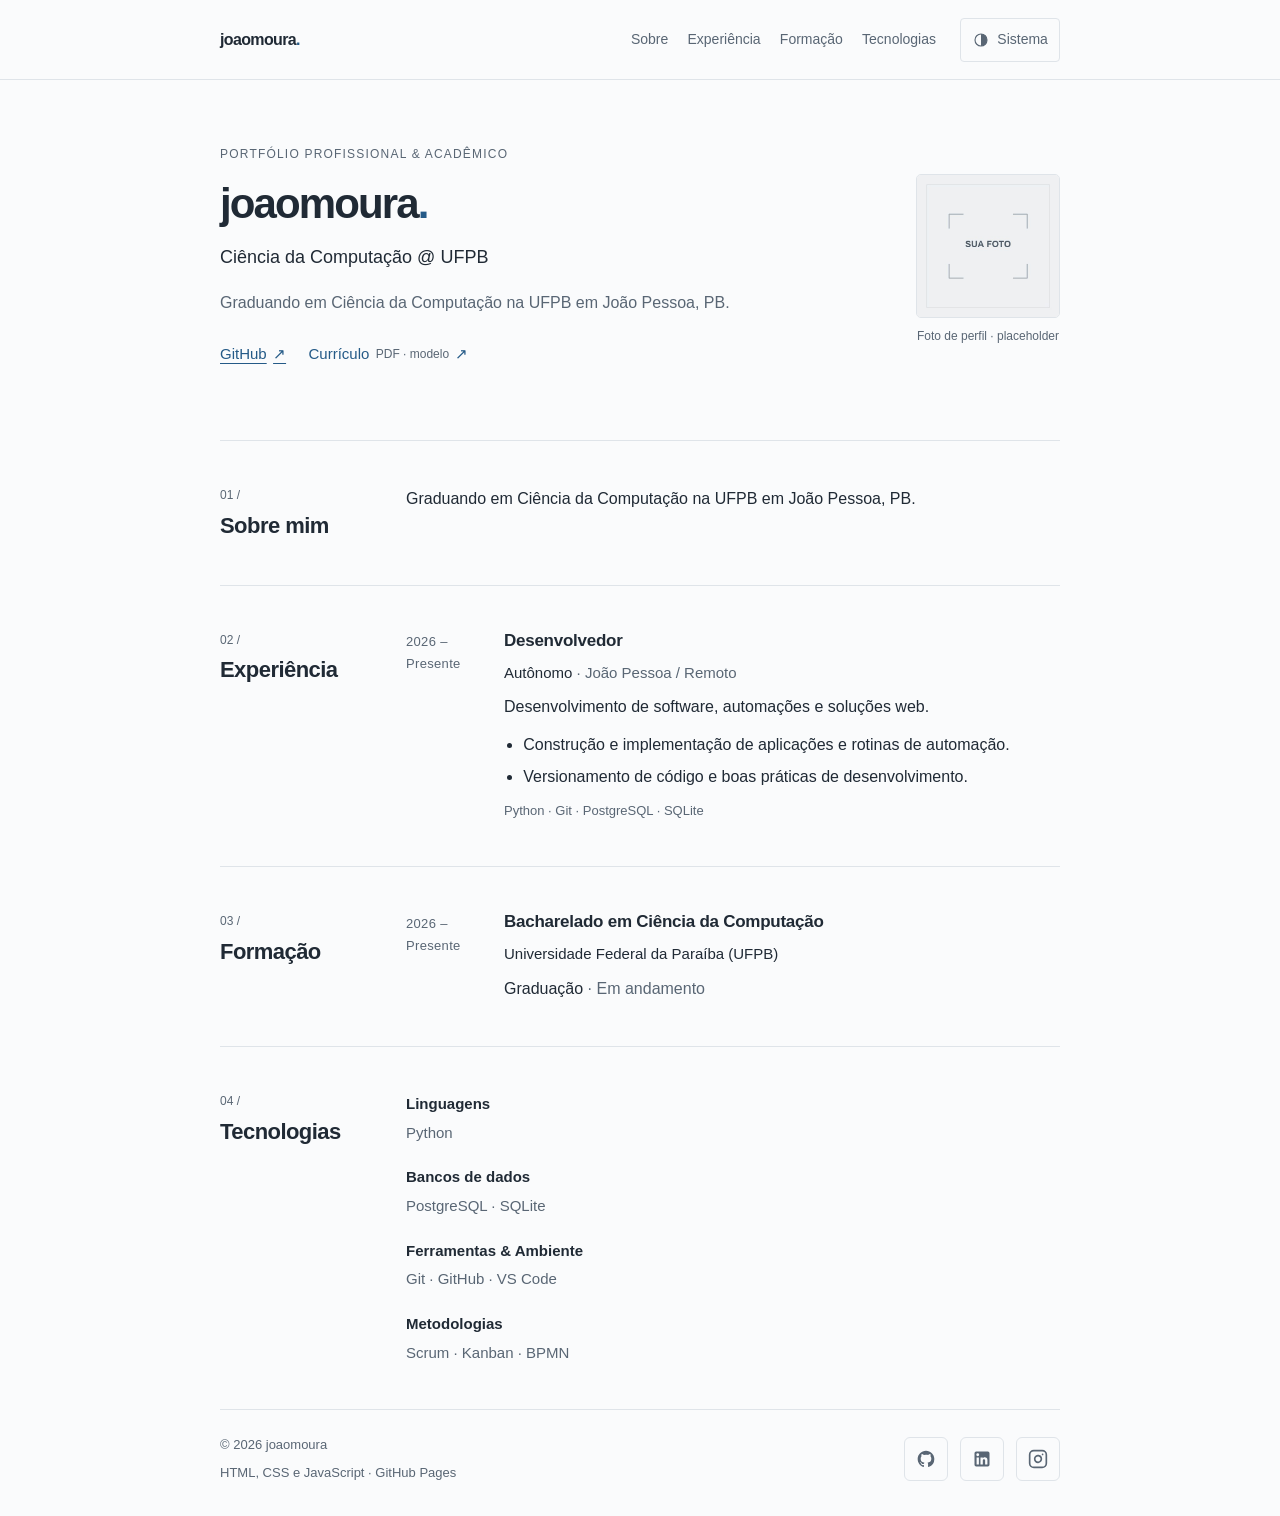
==== index.html @ 15c75a8f "Move social contacts to footer with icons (GitHub, LinkedIn, Instagram)" ====
<!doctype html>
<html lang="pt-BR">
<head>
  <meta charset="utf-8">
  <meta name="viewport" content="width=device-width, initial-scale=1">
  <!-- ALTERE AQUI: título, descrição e URL pública antes de publicar. -->
  <title>joaomoura — Ciência da Computação @ UFPB</title>
  <meta name="description" content="joaomoura — Graduando em Ciência da Computação na UFPB em João Pessoa, PB.">
  <meta name="author" content="joaomoura">
  <meta name="color-scheme" content="light dark">
  <meta name="theme-color" content="#fafbfc">
  <link rel="canonical" href="https://joaomoura07.github.io/">
  <meta property="og:locale" content="pt_BR">
  <meta property="og:title" content="joaomoura — Ciência da Computação @ UFPB">
  <meta property="og:description" content="Graduando em Ciência da Computação na UFPB em João Pessoa, PB.">
  <meta property="og:type" content="website">
  <meta property="og:url" content="https://joaomoura07.github.io/">
  <meta property="og:image" content="https://joaomoura07.github.io/assets/images/social-preview.png">
  <meta property="og:image:width" content="1200">
  <meta property="og:image:height" content="630">
  <meta property="og:image:alt" content="joaomoura — Portfólio pessoal">
  <meta name="twitter:card" content="summary_large_image">
  <meta name="twitter:title" content="joaomoura — Ciência da Computação @ UFPB">
  <meta name="twitter:description" content="Graduando em Ciência da Computação na UFPB em João Pessoa, PB.">
  <meta name="twitter:image" content="https://joaomoura07.github.io/assets/images/social-preview.png">
  <meta name="twitter:image:alt" content="joaomoura — Portfólio profissional e acadêmico. Modelo para personalizar.">
  <link rel="icon" href="assets/favicon/favicon.ico" sizes="any">
  <link rel="icon" href="assets/favicon/favicon.svg" type="image/svg+xml">
  <link rel="icon" href="assets/favicon/favicon-32x32.png" type="image/png" sizes="32x32">
  <link rel="apple-touch-icon" href="assets/favicon/apple-touch-icon.png" sizes="180x180">
  <!-- O script aplica a preferência de tema antes do CSS, evitando flash. -->
  <script src="script.js"></script>
  <link rel="stylesheet" href="style.css">
</head>
<body>
  <a class="skip-link" href="#conteudo">Pular para o conteúdo</a>
  <header class="site-header">
    <nav class="navigation container" aria-label="Navegação principal">
      <a class="wordmark" href="#inicio" aria-label="joaomoura — início">joaomoura<span aria-hidden="true">.</span></a>
      <ul class="nav-links">
        <li><a href="#sobre">Sobre</a></li>
        <li><a href="#experiencia">Experiência</a></li>
        <li><a href="#formacao">Formação</a></li>
        <li><a href="#tecnologias">Tecnologias</a></li>
      </ul>
      <button class="theme-toggle" type="button" hidden aria-label="Tema: sistema. Ativar tema claro.">
        <svg aria-hidden="true" width="18" height="18" viewBox="0 0 24 24" fill="none" stroke="currentColor" stroke-width="1.5"><circle cx="12" cy="12" r="8"/><path d="M12 4a8 8 0 0 1 0 16Z" fill="currentColor" stroke="none"/></svg>
        <span data-theme-label>Sistema</span>
      </button>
    </nav>
  </header>

  <main id="conteudo" class="container" tabindex="-1">
    <!-- ALTERE AQUI: nome, título, resumo, foto e links pessoais. -->
    <section id="inicio" class="intro" aria-labelledby="nome">
      <div class="intro-copy">
        <p class="eyebrow">Portfólio profissional &amp; acadêmico</p>
        <h1 id="nome">joaomoura<span class="name-dot" aria-hidden="true">.</span></h1>
        <p class="professional-title">Ciência da Computação @ UFPB</p>
        <p class="intro-description">Graduando em Ciência da Computação na UFPB em João Pessoa, PB.</p>
        <nav class="social-links" aria-label="Links profissionais">
          <a href="https://github.com/Joaomoura07" target="_blank" rel="noopener noreferrer">GitHub <span aria-hidden="true">↗</span></a>
          <!-- LINKS: substitua os valores e remova o comentário apenas dos links configurados.
          <a href="LINKEDIN_URL" target="_blank" rel="noopener noreferrer">LinkedIn <span aria-hidden="true">↗</span></a>
          <a href="mailto:SEU_EMAIL">Email <span aria-hidden="true">↗</span></a>
          -->
          <a class="cv-link" href="files/curriculo.pdf" target="_blank" rel="noopener noreferrer">Currículo <span class="file-label">PDF · modelo</span> <span aria-hidden="true">↗</span><span class="sr-only"> (abre em nova aba)</span></a>
        </nav>
      </div>
      <figure class="profile">
        <img src="assets/images/profile.jpg" alt="Espaço reservado para sua foto de perfil" width="144" height="144" fetchpriority="high">
        <figcaption>Foto de perfil · placeholder</figcaption>
      </figure>
    </section>

    <!-- ALTERE AQUI: bio completa; preserve o conteúdo no HTML. -->
    <section id="sobre" class="content-section" aria-labelledby="sobre-titulo">
      <header class="section-heading"><span class="section-index" aria-hidden="true">01 /</span><h2 id="sobre-titulo">Sobre mim</h2></header>
      <div class="section-content prose">
        <p>Graduando em Ciência da Computação na UFPB em João Pessoa, PB.</p>
      </div>
    </section>

    <!-- ALTERE AQUI: duplique ou remova um article para editar a trajetória. -->
    <section id="experiencia" class="content-section" aria-labelledby="experiencia-titulo">
      <header class="section-heading"><span class="section-index" aria-hidden="true">02 /</span><h2 id="experiencia-titulo">Experiência</h2></header>
      <div class="section-content">
        <article class="timeline-entry">
          <p class="entry-period">2026 – Presente</p>
          <div>
            <h3>Desenvolvedor</h3>
            <p class="institution">Autônomo <span class="muted">· João Pessoa / Remoto</span></p>
            <p>Desenvolvimento de software, automações e soluções web.</p>
            <ul class="responsibilities">
              <li>Construção e implementação de aplicações e rotinas de automação.</li>
              <li>Versionamento de código e boas práticas de desenvolvimento.</li>
            </ul>
            <p class="technologies">Python · Git · PostgreSQL · SQLite</p>
          </div>
        </article>
      </div>
    </section>

    <!-- PROJETOS: oculto temporariamente conforme solicitado. -->
    <section id="projetos" class="content-section" aria-labelledby="projetos-titulo" hidden>
      <header class="section-heading"><span class="section-index" aria-hidden="true">+ /</span><h2 id="projetos-titulo">Projetos</h2></header>
      <div class="section-content project-list">
        <article class="project">
          <header class="entry-heading"><h3>Projeto 01</h3><span class="entry-period">ANO</span></header>
          <p>DESCRIÇÃO DO PROJETO 01. Apresente o problema, sua contribuição e o resultado do trabalho.</p>
          <p class="technologies">TECNOLOGIA 01 · TECNOLOGIA 02 · TECNOLOGIA 03</p>
        </article>
      </div>
    </section>

    <section id="formacao" class="content-section" aria-labelledby="formacao-titulo">
      <header class="section-heading"><span class="section-index" aria-hidden="true">03 /</span><h2 id="formacao-titulo">Formação</h2></header>
      <div class="section-content">
        <article class="timeline-entry">
          <p class="entry-period">2026 – Presente</p>
          <div>
            <h3>Bacharelado em Ciência da Computação</h3>
            <p class="institution">Universidade Federal da Paraíba (UFPB)</p>
            <p>Graduação <span class="muted">· Em andamento</span></p>
          </div>
        </article>
      </div>
    </section>

    <!-- ALTERE AQUI: inclua apenas tecnologias que você realmente utiliza. -->
    <section id="tecnologias" class="content-section" aria-labelledby="tecnologias-titulo">
      <header class="section-heading"><span class="section-index" aria-hidden="true">04 /</span><h2 id="tecnologias-titulo">Tecnologias</h2></header>
      <dl class="section-content skill-list">
        <div><dt>Linguagens</dt><dd>Python</dd></div>
        <div><dt>Bancos de dados</dt><dd>PostgreSQL · SQLite</dd></div>
        <div><dt>Ferramentas &amp; Ambiente</dt><dd>Git · GitHub · VS Code</dd></div>
        <div><dt>Metodologias</dt><dd>Scrum · Kanban · BPMN</dd></div>
      </dl>
    </section>

    <!-- CERTIFICAÇÕES: oculto até configuração de credenciais reais. -->
    <section id="certificacoes" class="content-section" aria-labelledby="certificacoes-titulo" hidden>
      <header class="section-heading"><span class="section-index" aria-hidden="true">+ /</span><h2 id="certificacoes-titulo">Certificações</h2></header>
      <div class="section-content"><article class="credential"><header class="entry-heading"><h3>NOME DA CERTIFICAÇÃO</h3><span class="entry-period">DATA</span></header><p>INSTITUIÇÃO EMISSORA</p></article></div>
    </section>

    <!-- OPCIONAL: remova hidden para mostrar Pesquisa. Remova a seção se não usar. -->
    <section id="pesquisa" class="content-section" aria-labelledby="pesquisa-titulo" hidden>
      <header class="section-heading"><span class="section-index" aria-hidden="true">+ /</span><h2 id="pesquisa-titulo">Pesquisa</h2></header>
      <div class="section-content"><article class="publication"><h3>TÍTULO DA PUBLICAÇÃO</h3><p>AUTORES</p><p class="muted">CONFERÊNCIA / REVISTA · ANO</p>
      </article></div>
    </section>

    <!-- OPCIONAL: remova hidden para mostrar Prêmios e Destaques. -->
    <section id="premios" class="content-section" aria-labelledby="premios-titulo" hidden>
      <header class="section-heading"><span class="section-index" aria-hidden="true">+ /</span><h2 id="premios-titulo">Prêmios e Destaques</h2></header>
      <div class="section-content"><article><header class="entry-heading"><h3>NOME DO PRÊMIO</h3><span class="entry-period">ANO</span></header><p>INSTITUIÇÃO · DESCRIÇÃO DO RECONHECIMENTO</p></article></div>
    </section>

  </main>

  <footer class="site-footer container">
    <div class="footer-meta">
      <p>© <span data-current-year></span> joaomoura</p>
      <p>HTML, CSS e JavaScript <span aria-hidden="true">·</span> GitHub Pages</p>
    </div>
    <div class="footer-social" aria-label="Redes e contatos">
      <a href="https://github.com/Joaomoura07" target="_blank" rel="noopener noreferrer" aria-label="GitHub">
        <svg aria-hidden="true" width="20" height="20" viewBox="0 0 24 24" fill="currentColor"><path d="M12 2C6.477 2 2 6.484 2 12.017c0 4.425 2.865 8.18 6.839 9.504.5.092.682-.217.682-.483 0-.237-.008-.868-.013-1.703-2.782.605-3.369-1.343-3.369-1.343-.454-1.158-1.11-1.466-1.11-1.466-.908-.62.069-.608.069-.608 1.003.07 1.53 1.032 1.53 1.032.892 1.53 2.341 1.088 2.91.832.092-.647.35-1.088.636-1.338-2.22-.253-4.555-1.113-4.555-4.951 0-1.093.39-1.988 1.029-2.688-.103-.253-.446-1.272.098-2.65 0 0 .84-.27 2.75 1.026A9.564 9.564 0 0 1 12 6.844c.85.004 1.705.115 2.504.337 1.909-1.296 2.747-1.027 2.747-1.027.546 1.379.202 2.398.1 2.651.64.7 1.028 1.595 1.028 2.688 0 3.848-2.339 4.695-4.566 4.943.359.309.678.92.678 1.855 0 1.338-.012 2.419-.012 2.747 0 .268.18.58.688.482A10.019 10.019 0 0 0 22 12.017C22 6.484 17.522 2 12 2Z"/></svg>
      </a>
      <a href="https://linkedin.com" target="_blank" rel="noopener noreferrer" aria-label="LinkedIn">
        <svg aria-hidden="true" width="20" height="20" viewBox="0 0 24 24" fill="currentColor"><path d="M19 3a2 2 0 0 1 2 2v14a2 2 0 0 1-2 2H5a2 2 0 0 1-2-2V5a2 2 0 0 1 2-2h14m-.5 15.5v-5.3a3.26 3.26 0 0 0-3.26-3.26c-.85 0-1.84.52-2.28 1.3v-1.11h-2.79v8.37h2.79v-4.93c0-.77.62-1.4 1.39-1.4a1.4 1.4 0 0 1 1.4 1.4v4.93h2.75M6.88 8.56a1.68 1.68 0 0 0 1.68-1.68c0-.93-.75-1.69-1.68-1.69a1.69 1.69 0 0 0-1.69 1.69c0 .93.76 1.68 1.69 1.68m1.39 9.94v-8.37H5.5v8.37h2.77Z"/></svg>
      </a>
      <a href="https://instagram.com" target="_blank" rel="noopener noreferrer" aria-label="Instagram">
        <svg aria-hidden="true" width="20" height="20" viewBox="0 0 24 24" fill="none" stroke="currentColor" stroke-width="2" stroke-linecap="round" stroke-linejoin="round"><rect width="20" height="20" x="2" y="2" rx="5" ry="5"/><path d="M16 11.37A4 4 0 1 1 12.63 8 4 4 0 0 1 16 11.37z"/><line x1="17.5" x2="17.51" y1="6.5" y2="6.5"/></svg>
      </a>
    </div>
  </footer>
</body>
</html>
---- style.css ----
/* Personalize cores e largura aqui. Fontes locais do sistema: nenhuma requisição externa. */
:root {
  color-scheme: light;
  --background: #fafbfc;
  --surface: #f0f3f6;
  --text: #202a35;
  --muted: #596674;
  --link: #245a87;
  --border: #dfe4e9;
  --focus: #1768aa;
  --max-width: 840px;
  font-family: -apple-system, BlinkMacSystemFont, "Segoe UI", sans-serif;
  font-size: 100%;
}

/* Funciona inclusive sem JavaScript. A escolha explícita prevalece sobre o sistema. */
@media (prefers-color-scheme: dark) {
  :root:not([data-theme="light"]) {
    color-scheme: dark;
    --background: #11161b;
    --surface: #1a232c;
    --text: #e8edf2;
    --muted: #a6b2bf;
    --link: #90bfe6;
    --border: #2c3742;
    --focus: #99ceff;
  }
}
:root[data-theme="dark"] {
  color-scheme: dark;
  --background: #11161b;
  --surface: #1a232c;
  --text: #e8edf2;
  --muted: #a6b2bf;
  --link: #90bfe6;
  --border: #2c3742;
  --focus: #99ceff;
}

* { box-sizing: border-box; }
html { scroll-behavior: smooth; scroll-padding-top: 2rem; }
body { margin: 0; background: var(--background); color: var(--text); font-size: 1rem; line-height: 1.7; -webkit-font-smoothing: antialiased; }
[hidden] { display: none !important; }
::selection { background: var(--link); color: var(--background); }
a { color: var(--link); text-underline-offset: .25em; text-decoration-thickness: 1px; }
a:hover { text-decoration: underline; }
a, button { -webkit-tap-highlight-color: transparent; }
:focus-visible { outline: 2px solid var(--focus); outline-offset: 5px; border-radius: 2px; }
button { font: inherit; }
img { display: block; max-width: 100%; height: auto; }
p, ul, figure, dl { margin: 0; }
h1, h2, h3 { margin: 0; line-height: 1.3; font-weight: 600; }
h1 { font-size: clamp(2rem, 5vw, 2.625rem); letter-spacing: -.045em; }
h2 { font-size: 1.375rem; letter-spacing: -.025em; }
h3 { font-size: 1.0625rem; letter-spacing: -.015em; overflow-wrap: anywhere; }
p, dd, a { overflow-wrap: anywhere; }
.container { width: min(var(--max-width), calc(100% - 40px)); margin-inline: auto; }
.muted { color: var(--muted); }
.sr-only { position: absolute; width: 1px; height: 1px; padding: 0; margin: -1px; overflow: hidden; clip-path: inset(50%); white-space: nowrap; border: 0; }
.skip-link { position: absolute; top: .5rem; left: 1rem; z-index: 5; padding: .6rem 1rem; background: var(--background); transform: translateY(-180%); }
.skip-link:focus { transform: translateY(0); }

.site-header { border-bottom: 1px solid var(--border); }
.navigation { display: flex; align-items: center; flex-wrap: wrap; gap: .15rem 1rem; padding-block: .9rem; }
.wordmark { color: var(--text); font-weight: 650; letter-spacing: -.04em; min-height: 44px; display: inline-flex; align-items: center; text-decoration: none; }
.wordmark span, .name-dot { color: var(--link); }
.nav-links { list-style: none; padding: 0; display: flex; flex-wrap: wrap; gap: 0 1rem; order: 3; width: 100%; }
.nav-links a { color: var(--muted); font-size: .875rem; text-decoration: none; display: inline-flex; align-items: center; min-height: 44px; }
.nav-links a:hover { color: var(--text); text-decoration: underline; }
.theme-toggle { display: inline-flex; align-items: center; justify-content: center; gap: .45rem; margin-left: auto; min-width: 100px; min-height: 44px; padding: .5rem .6rem; border: 1px solid var(--border); background: transparent; color: var(--muted); border-radius: 4px; font-size: .875rem; cursor: pointer; }
.theme-toggle:hover { color: var(--text); background: var(--surface); }

.intro { display: flex; flex-direction: column-reverse; align-items: flex-start; gap: 2rem; padding-block: 3rem 3.5rem; }
.intro-copy { flex: 1; min-width: 0; }
.eyebrow { font-size: .75rem; letter-spacing: .1em; text-transform: uppercase; color: var(--muted); margin-bottom: .8rem; }
.professional-title { font-size: 1.125rem; margin-top: .65rem; }
.intro-description { color: var(--muted); margin-top: 1rem; max-width: 36rem; }
.social-links, .project-links { display: flex; align-items: center; flex-wrap: wrap; gap: .25rem 1.4rem; margin-top: 1rem; }
.social-links a, .project-links a { display: inline-flex; align-items: center; flex-wrap: wrap; gap: .4rem; min-height: 44px; font-size: .9375rem; }
.cv-link { text-decoration: none; }
.cv-link:hover { text-decoration: underline; }
.file-label { font-size: .75rem; color: var(--muted); }
.profile { flex: 0 0 auto; }
.profile img { width: 144px; height: 144px; object-fit: cover; border: 1px solid var(--border); border-radius: 5px; }
.profile figcaption { font-size: .75rem; color: var(--muted); margin-top: .5rem; }

.content-section { border-top: 1px solid var(--border); padding-block: 2.25rem; }
.section-heading { margin-bottom: 1.5rem; }
.section-index { display: block; font-size: .75rem; color: var(--muted); font-variant-numeric: tabular-nums; margin-bottom: .4rem; }
.section-content { min-width: 0; }
.prose p + p { margin-top: 1rem; }
.section-content p { margin-top: .5rem; }
.section-content > p:first-child { margin-top: 0; }
.timeline-entry + .timeline-entry { margin-top: 2rem; padding-top: 1.75rem; border-top: 1px solid var(--border); }
.entry-period { color: var(--muted); font-size: .8125rem; font-variant-numeric: tabular-nums; letter-spacing: .025em; }
.timeline-entry > .entry-period { margin: 0 0 .7rem; }
.institution { font-size: .9375rem; }
.responsibilities { padding-left: 1.2rem; margin-top: .65rem; }
.responsibilities li + li { margin-top: .35rem; }
.technologies { color: var(--muted); font-size: .8125rem; line-height: 1.8; }
.entry-heading { display: flex; align-items: baseline; justify-content: space-between; gap: 1rem; }
.entry-heading .entry-period { flex-shrink: 0; }
.project + .project { border-top: 1px solid var(--border); margin-top: 1.5rem; padding-top: 1.5rem; }
.project > p:not(.technologies) { color: var(--muted); }
.project-image { width: 100%; margin-top: 1rem; aspect-ratio: 16 / 9; object-fit: cover; border: 1px solid var(--border); border-radius: 3px; }
.project-links { margin-top: .45rem; }
.skill-list > div + div { margin-top: 1.2rem; }
.skill-list dt { font-weight: 600; font-size: .9375rem; }
.skill-list dd { color: var(--muted); font-size: .9375rem; margin: .2rem 0 0; }
.contact { padding-bottom: 3.5rem; }
.contact-email { font-size: 1.125rem; }
.site-footer { display: flex; flex-direction: column; gap: 1.25rem; border-top: 1px solid var(--border); padding-block: 1.5rem 2rem; color: var(--muted); font-size: .8125rem; }
.footer-meta { display: flex; flex-direction: column; gap: .35rem; }
.footer-social { display: flex; align-items: center; gap: .75rem; }
.footer-social a { display: inline-flex; align-items: center; justify-content: center; width: 44px; height: 44px; color: var(--muted); border: 1px solid var(--border); border-radius: 6px; text-decoration: none; transition: color .15s, border-color .15s, background .15s; }
.footer-social a:hover { color: var(--text); border-color: var(--text); background: var(--surface); }
.error-page { min-height: 100svh; display: grid; align-items: center; }
.error-page main { padding-block: 4rem; }
.error-page h1 + p { margin-top: 1.25rem; color: var(--muted); }
.home-link { display: inline-flex; align-items: center; gap: .5rem; min-height: 44px; margin-top: 1.5rem; }

@media (min-width: 640px) {
  .container { width: min(var(--max-width), calc(100% - 64px)); }
  .intro { flex-direction: row; align-items: center; gap: 3rem; padding-block: 4rem; }
  .profile { text-align: center; }
  .content-section { display: grid; grid-template-columns: 154px minmax(0, 1fr); gap: 2rem; padding-block: 2.75rem; }
  .section-heading { margin-bottom: 0; }
  .site-footer { flex-direction: row; justify-content: space-between; align-items: center; }
}
@media (min-width: 800px) {
  .navigation { flex-wrap: nowrap; gap: 1.5rem; padding-block: 1.1rem; }
  .nav-links { order: initial; width: auto; margin-left: auto; gap: 1.2rem; }
  .theme-toggle { margin-left: 0; }
  .timeline-entry { display: grid; grid-template-columns: 82px minmax(0, 1fr); gap: 1rem; }
  .timeline-entry > .entry-period { margin: .1rem 0 0; }
}
@media (prefers-reduced-motion: reduce) {
  html { scroll-behavior: auto; }
  *, *::before, *::after { animation: none !important; transition: none !important; }
}
@media print {
  :root { color-scheme: light !important; --background: #fff !important; --text: #000 !important; --muted: #333 !important; --link: #000 !important; --border: #bbb !important; }
  @page { margin: 16mm; }
  body { font-size: 10pt; }
  .container { width: 100%; max-width: none; }
  .site-header, .skip-link, .theme-toggle, .cv-link, .profile figcaption { display: none !important; }
  .intro { flex-direction: row; gap: 2rem; padding-block: 0 1.5rem; }
  .profile img { width: 100px; height: 100px; }
  .content-section { display: block; padding-block: 1rem; }
  .section-heading { margin-bottom: .8rem; break-after: avoid; }
  .section-index { display: none; }
  h1 { font-size: 26pt; }
  h2 { font-size: 15pt; }
  h3 { font-size: 11pt; }
  article, .skill-list > div { break-inside: avoid; }
  a { text-decoration: none; }
  a[href^="https://"]::after { content: " (" attr(href) ")"; font-size: 8pt; }
  .site-footer { padding-top: .75rem; }
}
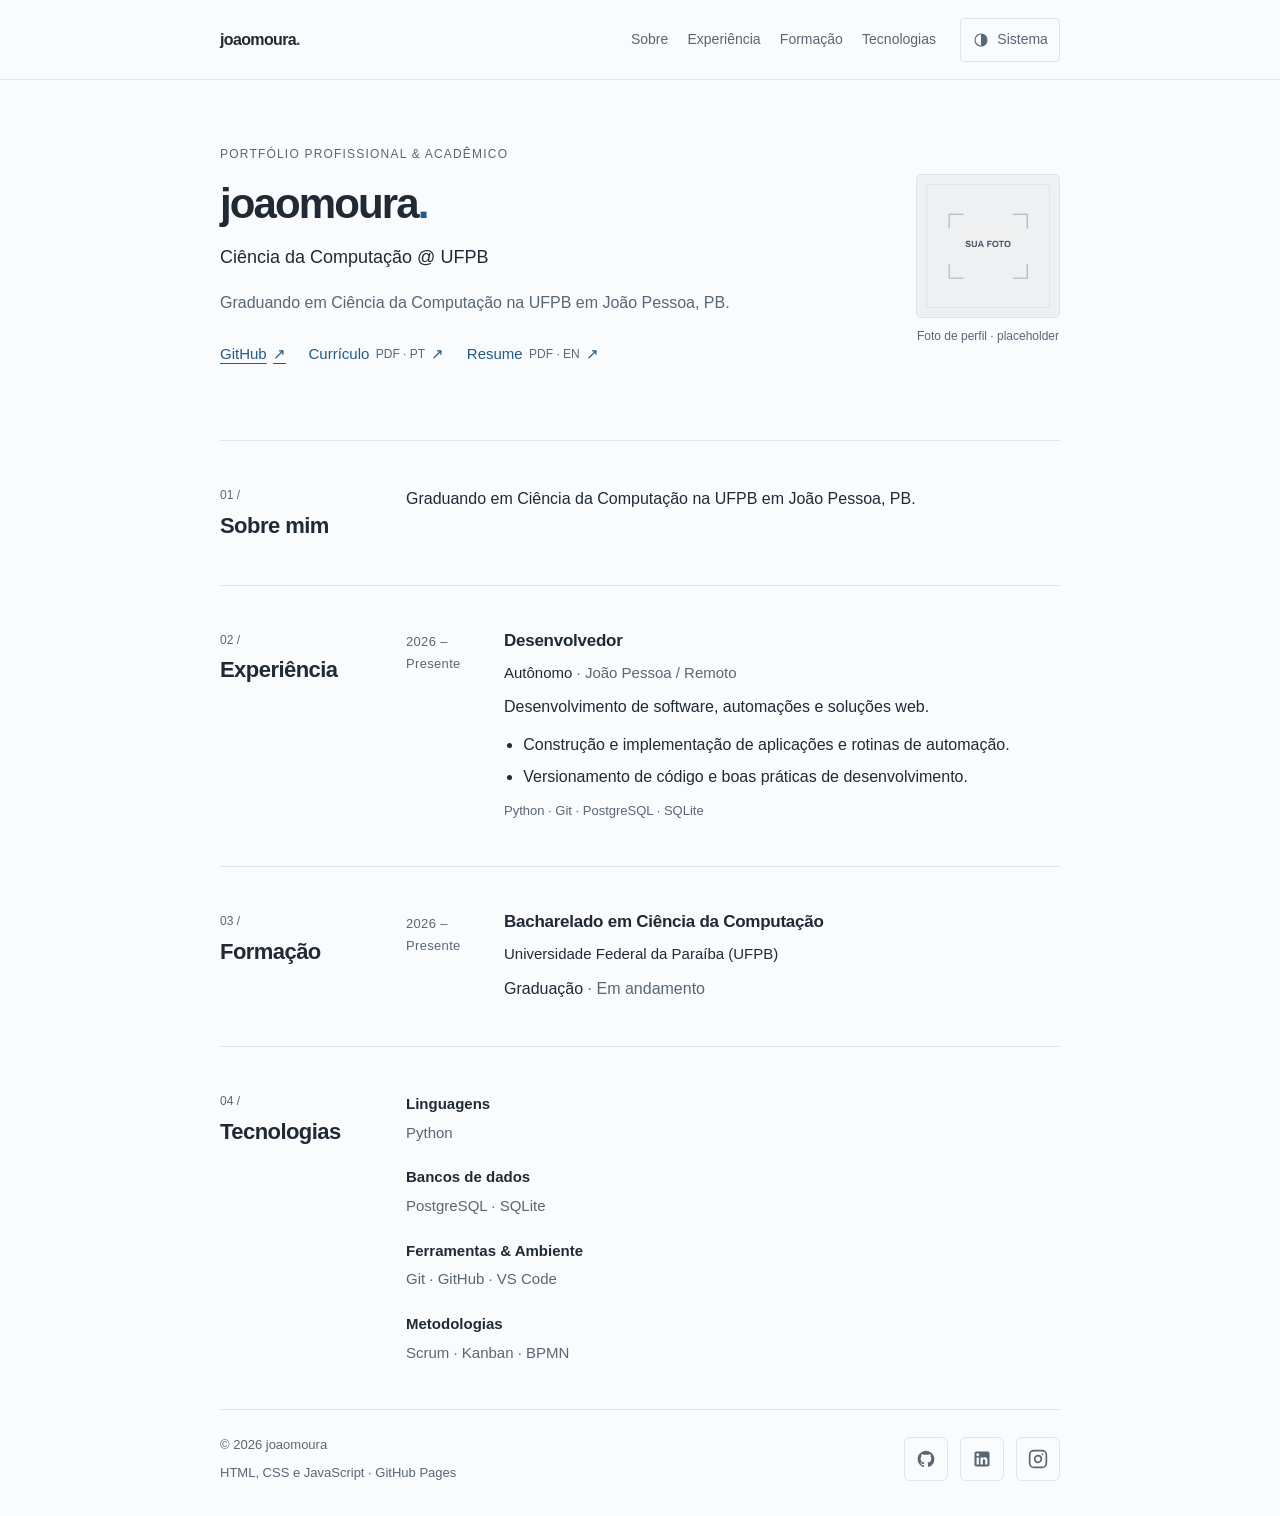
==== commit e3707da5: "Add real resumes (PT and EN) replacing placeholder" ====
--- a/index.html
+++ b/index.html
@@ -64,7 +64,8 @@
           <a href="LINKEDIN_URL" target="_blank" rel="noopener noreferrer">LinkedIn <span aria-hidden="true">↗</span></a>
           <a href="mailto:SEU_EMAIL">Email <span aria-hidden="true">↗</span></a>
           -->
-          <a class="cv-link" href="files/curriculo.pdf" target="_blank" rel="noopener noreferrer">Currículo <span class="file-label">PDF · modelo</span> <span aria-hidden="true">↗</span><span class="sr-only"> (abre em nova aba)</span></a>
+          <a class="cv-link" href="files/curriculo-joao-pedro-moura-matos.pdf" target="_blank" rel="noopener noreferrer" hreflang="pt-BR">Currículo <span class="file-label">PDF · PT</span> <span aria-hidden="true">↗</span><span class="sr-only"> (abre em nova aba)</span></a>
+          <a class="cv-link" href="files/resume-joao-pedro-moura-matos-en.pdf" target="_blank" rel="noopener noreferrer" hreflang="en" lang="en">Resume <span class="file-label">PDF · EN</span> <span aria-hidden="true">↗</span><span class="sr-only"> (opens in a new tab)</span></a>
         </nav>
       </div>
       <figure class="profile">
@@ -168,10 +169,10 @@
       <a href="https://github.com/Joaomoura07" target="_blank" rel="noopener noreferrer" aria-label="GitHub">
         <svg aria-hidden="true" width="20" height="20" viewBox="0 0 24 24" fill="currentColor"><path d="M12 2C6.477 2 2 6.484 2 12.017c0 4.425 2.865 8.18 6.839 9.504.5.092.682-.217.682-.483 0-.237-.008-.868-.013-1.703-2.782.605-3.369-1.343-3.369-1.343-.454-1.158-1.11-1.466-1.11-1.466-.908-.62.069-.608.069-.608 1.003.07 1.53 1.032 1.53 1.032.892 1.53 2.341 1.088 2.91.832.092-.647.35-1.088.636-1.338-2.22-.253-4.555-1.113-4.555-4.951 0-1.093.39-1.988 1.029-2.688-.103-.253-.446-1.272.098-2.65 0 0 .84-.27 2.75 1.026A9.564 9.564 0 0 1 12 6.844c.85.004 1.705.115 2.504.337 1.909-1.296 2.747-1.027 2.747-1.027.546 1.379.202 2.398.1 2.651.64.7 1.028 1.595 1.028 2.688 0 3.848-2.339 4.695-4.566 4.943.359.309.678.92.678 1.855 0 1.338-.012 2.419-.012 2.747 0 .268.18.58.688.482A10.019 10.019 0 0 0 22 12.017C22 6.484 17.522 2 12 2Z"/></svg>
       </a>
-      <a href="https://linkedin.com" target="_blank" rel="noopener noreferrer" aria-label="LinkedIn">
+      <a href="https://www.linkedin.com/in/joãopedromouramatos/" target="_blank" rel="noopener noreferrer" aria-label="LinkedIn">
         <svg aria-hidden="true" width="20" height="20" viewBox="0 0 24 24" fill="currentColor"><path d="M19 3a2 2 0 0 1 2 2v14a2 2 0 0 1-2 2H5a2 2 0 0 1-2-2V5a2 2 0 0 1 2-2h14m-.5 15.5v-5.3a3.26 3.26 0 0 0-3.26-3.26c-.85 0-1.84.52-2.28 1.3v-1.11h-2.79v8.37h2.79v-4.93c0-.77.62-1.4 1.39-1.4a1.4 1.4 0 0 1 1.4 1.4v4.93h2.75M6.88 8.56a1.68 1.68 0 0 0 1.68-1.68c0-.93-.75-1.69-1.68-1.69a1.69 1.69 0 0 0-1.69 1.69c0 .93.76 1.68 1.69 1.68m1.39 9.94v-8.37H5.5v8.37h2.77Z"/></svg>
       </a>
-      <a href="https://instagram.com" target="_blank" rel="noopener noreferrer" aria-label="Instagram">
+      <a href="https://instagram.com/joaomo_" target="_blank" rel="noopener noreferrer" aria-label="Instagram">
         <svg aria-hidden="true" width="20" height="20" viewBox="0 0 24 24" fill="none" stroke="currentColor" stroke-width="2" stroke-linecap="round" stroke-linejoin="round"><rect width="20" height="20" x="2" y="2" rx="5" ry="5"/><path d="M16 11.37A4 4 0 1 1 12.63 8 4 4 0 0 1 16 11.37z"/><line x1="17.5" x2="17.51" y1="6.5" y2="6.5"/></svg>
       </a>
     </div>
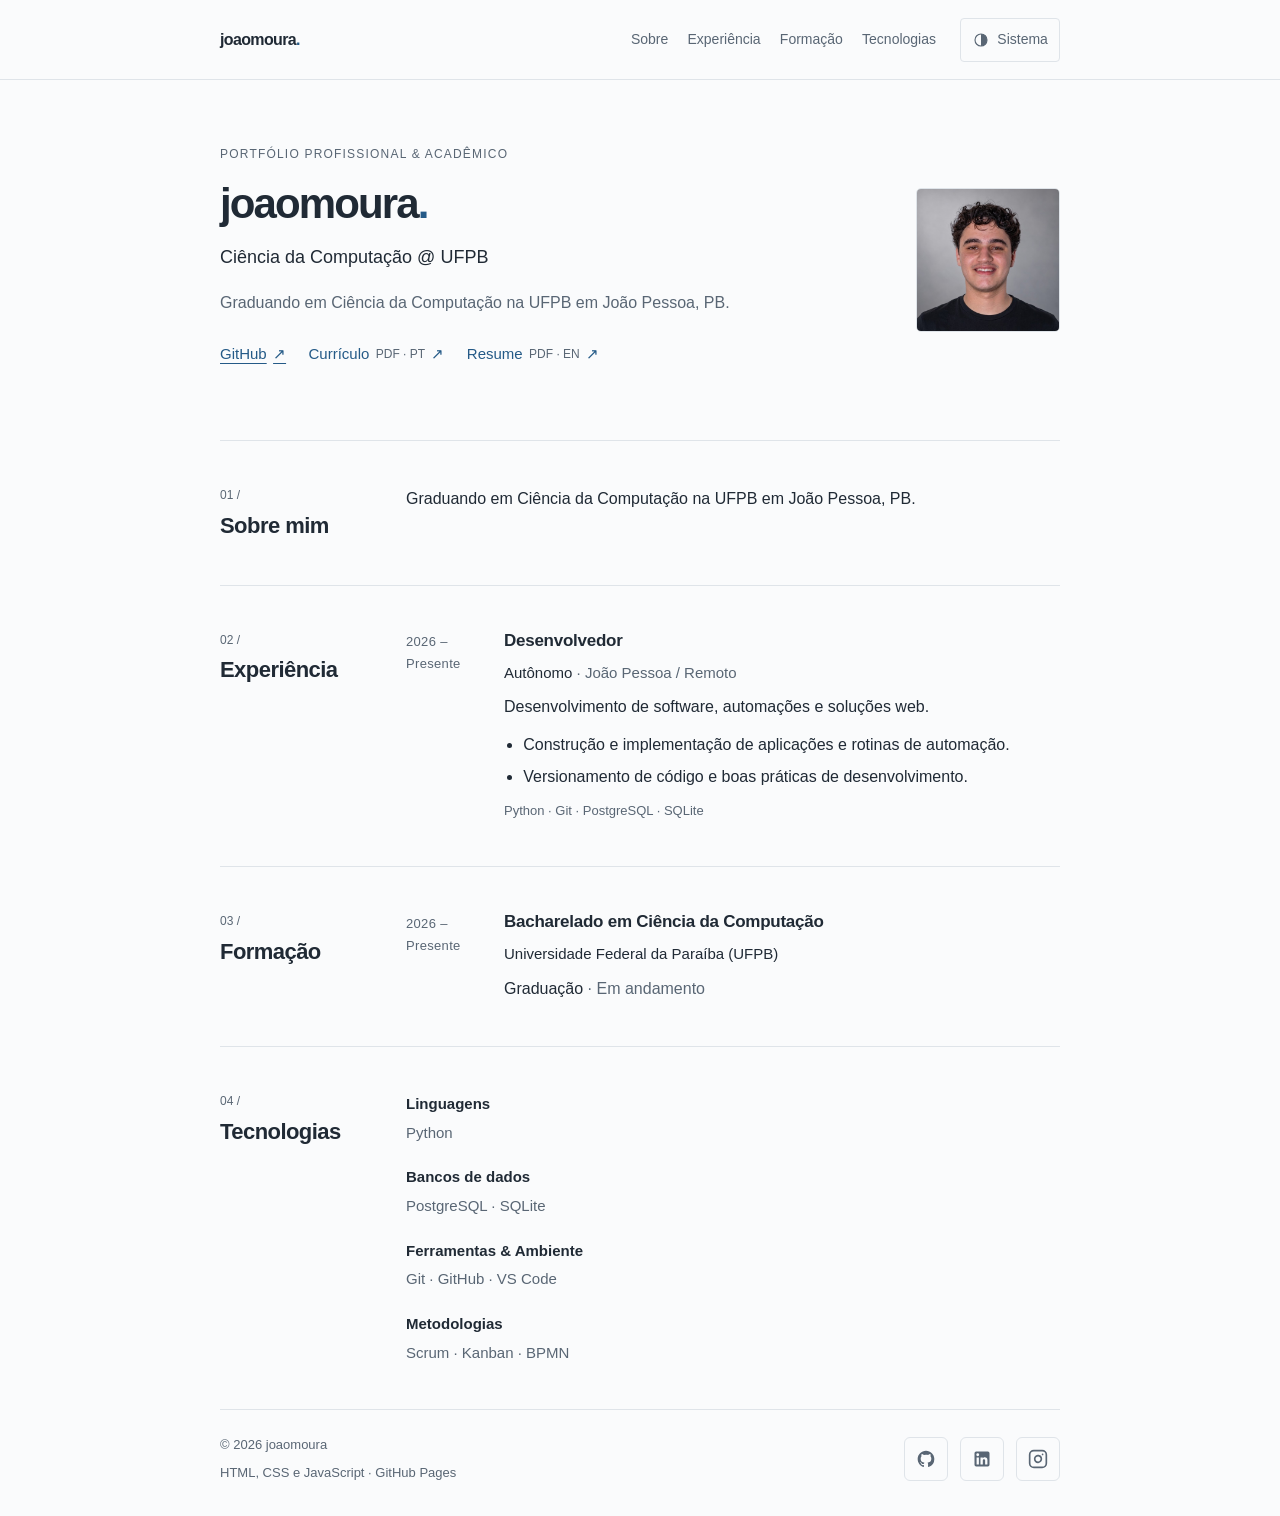
==== commit 469254d3: "Add real profile photo" ====
--- a/index.html
+++ b/index.html
@@ -69,8 +69,7 @@
         </nav>
       </div>
       <figure class="profile">
-        <img src="assets/images/profile.jpg" alt="Espaço reservado para sua foto de perfil" width="144" height="144" fetchpriority="high">
-        <figcaption>Foto de perfil · placeholder</figcaption>
+        <img src="assets/images/profile.jpg" alt="Foto de João Pedro Moura Matos" width="144" height="144" fetchpriority="high">
       </figure>
     </section>
 
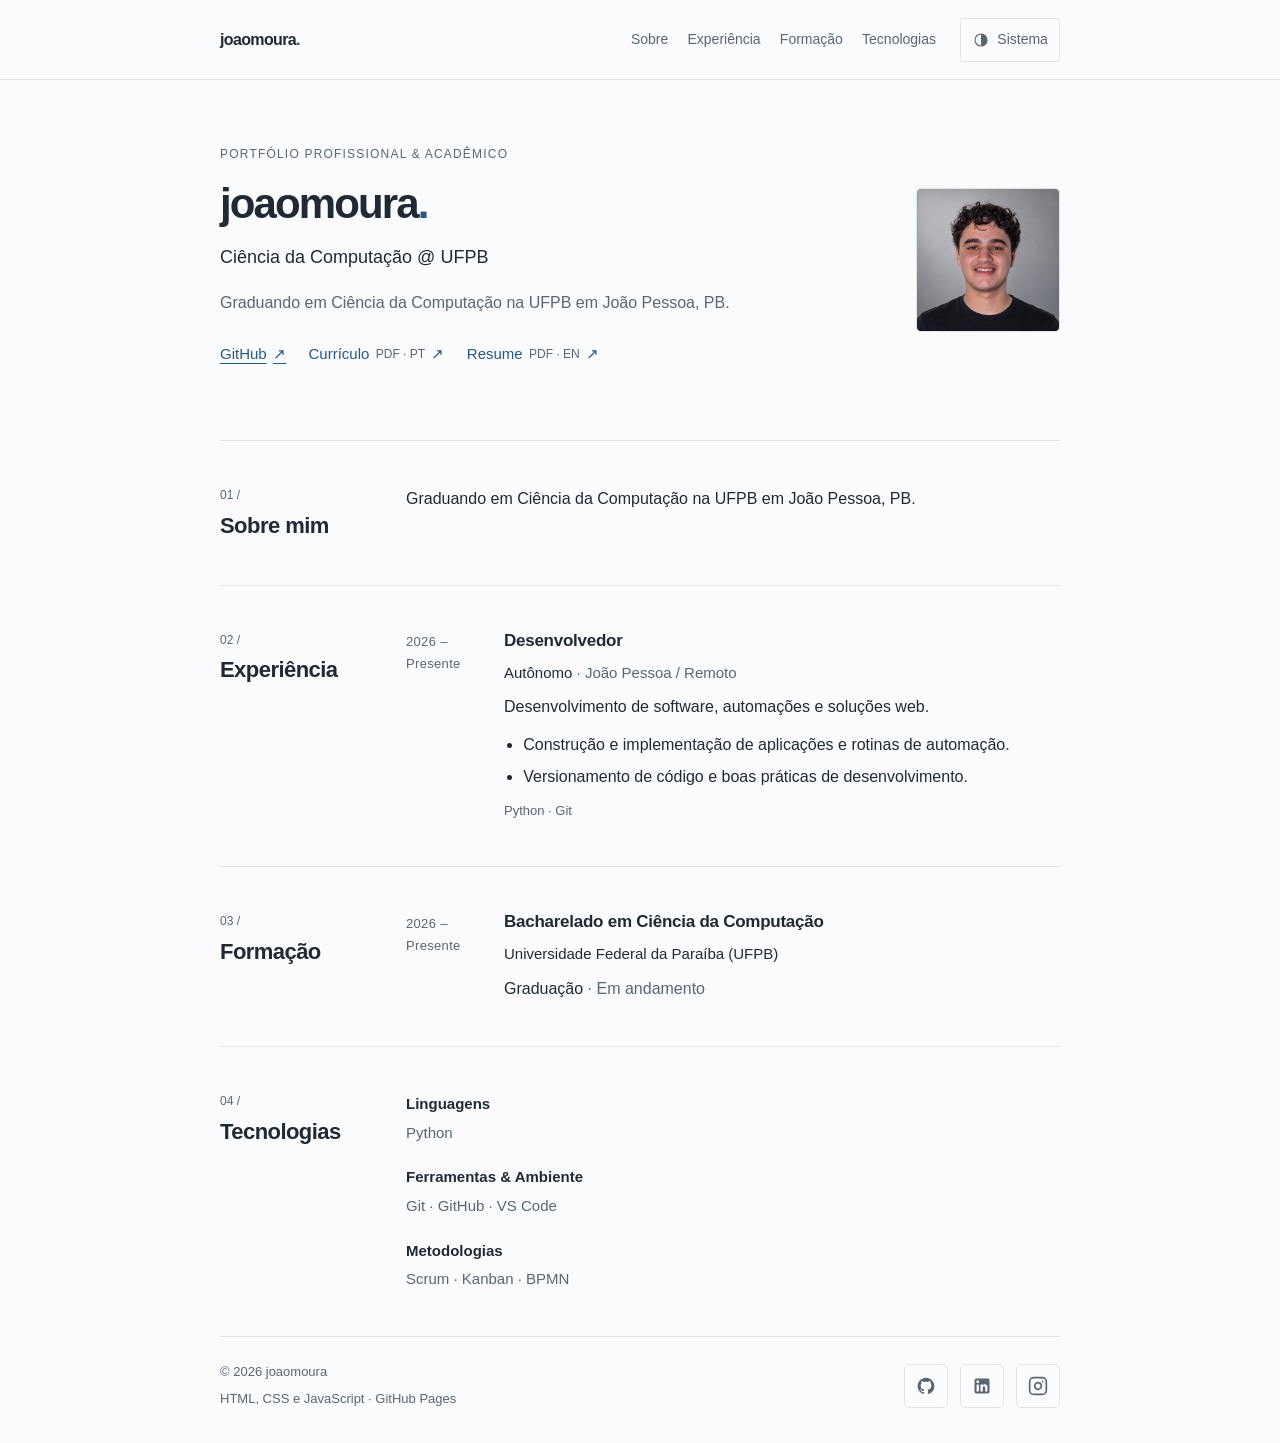
==== commit 32de3f6a: "Remove databases from portfolio" ====
--- a/index.html
+++ b/index.html
@@ -95,7 +95,7 @@
               <li>Construção e implementação de aplicações e rotinas de automação.</li>
               <li>Versionamento de código e boas práticas de desenvolvimento.</li>
             </ul>
-            <p class="technologies">Python · Git · PostgreSQL · SQLite</p>
+            <p class="technologies">Python · Git</p>
           </div>
         </article>
       </div>
@@ -132,7 +132,6 @@
       <header class="section-heading"><span class="section-index" aria-hidden="true">04 /</span><h2 id="tecnologias-titulo">Tecnologias</h2></header>
       <dl class="section-content skill-list">
         <div><dt>Linguagens</dt><dd>Python</dd></div>
-        <div><dt>Bancos de dados</dt><dd>PostgreSQL · SQLite</dd></div>
         <div><dt>Ferramentas &amp; Ambiente</dt><dd>Git · GitHub · VS Code</dd></div>
         <div><dt>Metodologias</dt><dd>Scrum · Kanban · BPMN</dd></div>
       </dl>
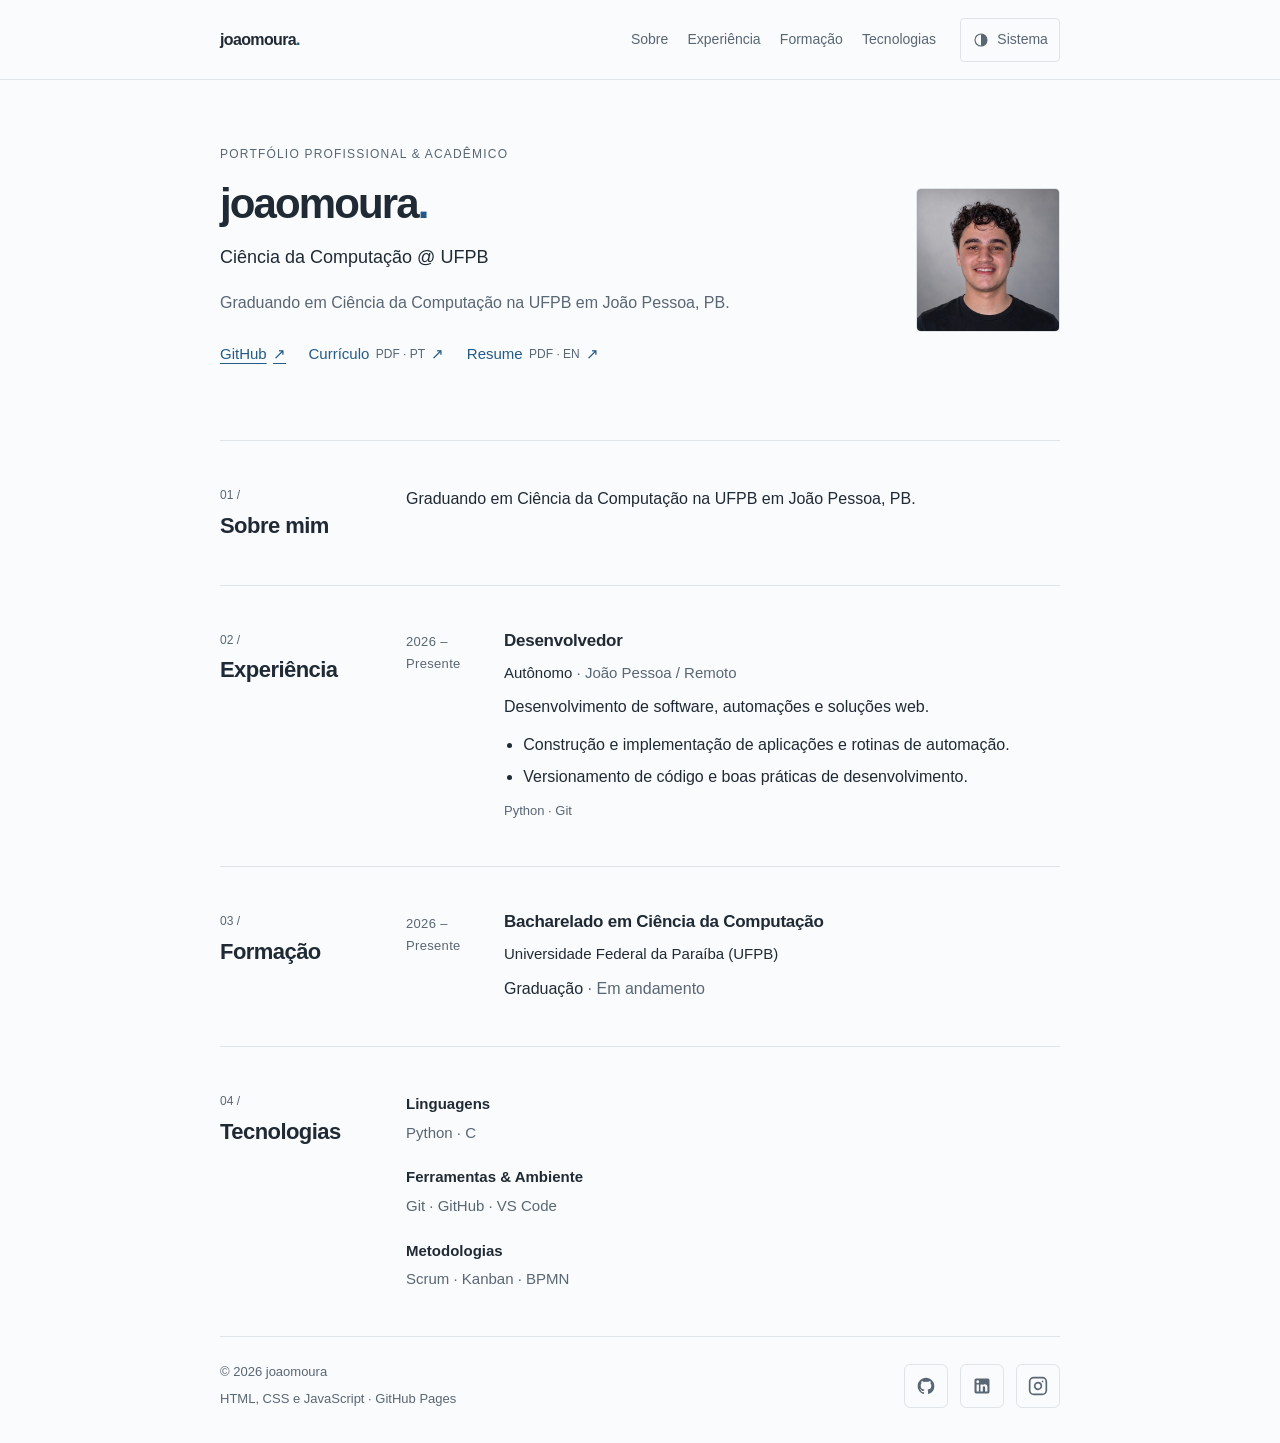
==== commit 149fd1ee: "Add C to languages" ====
--- a/index.html
+++ b/index.html
@@ -131,7 +131,7 @@
     <section id="tecnologias" class="content-section" aria-labelledby="tecnologias-titulo">
       <header class="section-heading"><span class="section-index" aria-hidden="true">04 /</span><h2 id="tecnologias-titulo">Tecnologias</h2></header>
       <dl class="section-content skill-list">
-        <div><dt>Linguagens</dt><dd>Python</dd></div>
+        <div><dt>Linguagens</dt><dd>Python · C</dd></div>
         <div><dt>Ferramentas &amp; Ambiente</dt><dd>Git · GitHub · VS Code</dd></div>
         <div><dt>Metodologias</dt><dd>Scrum · Kanban · BPMN</dd></div>
       </dl>
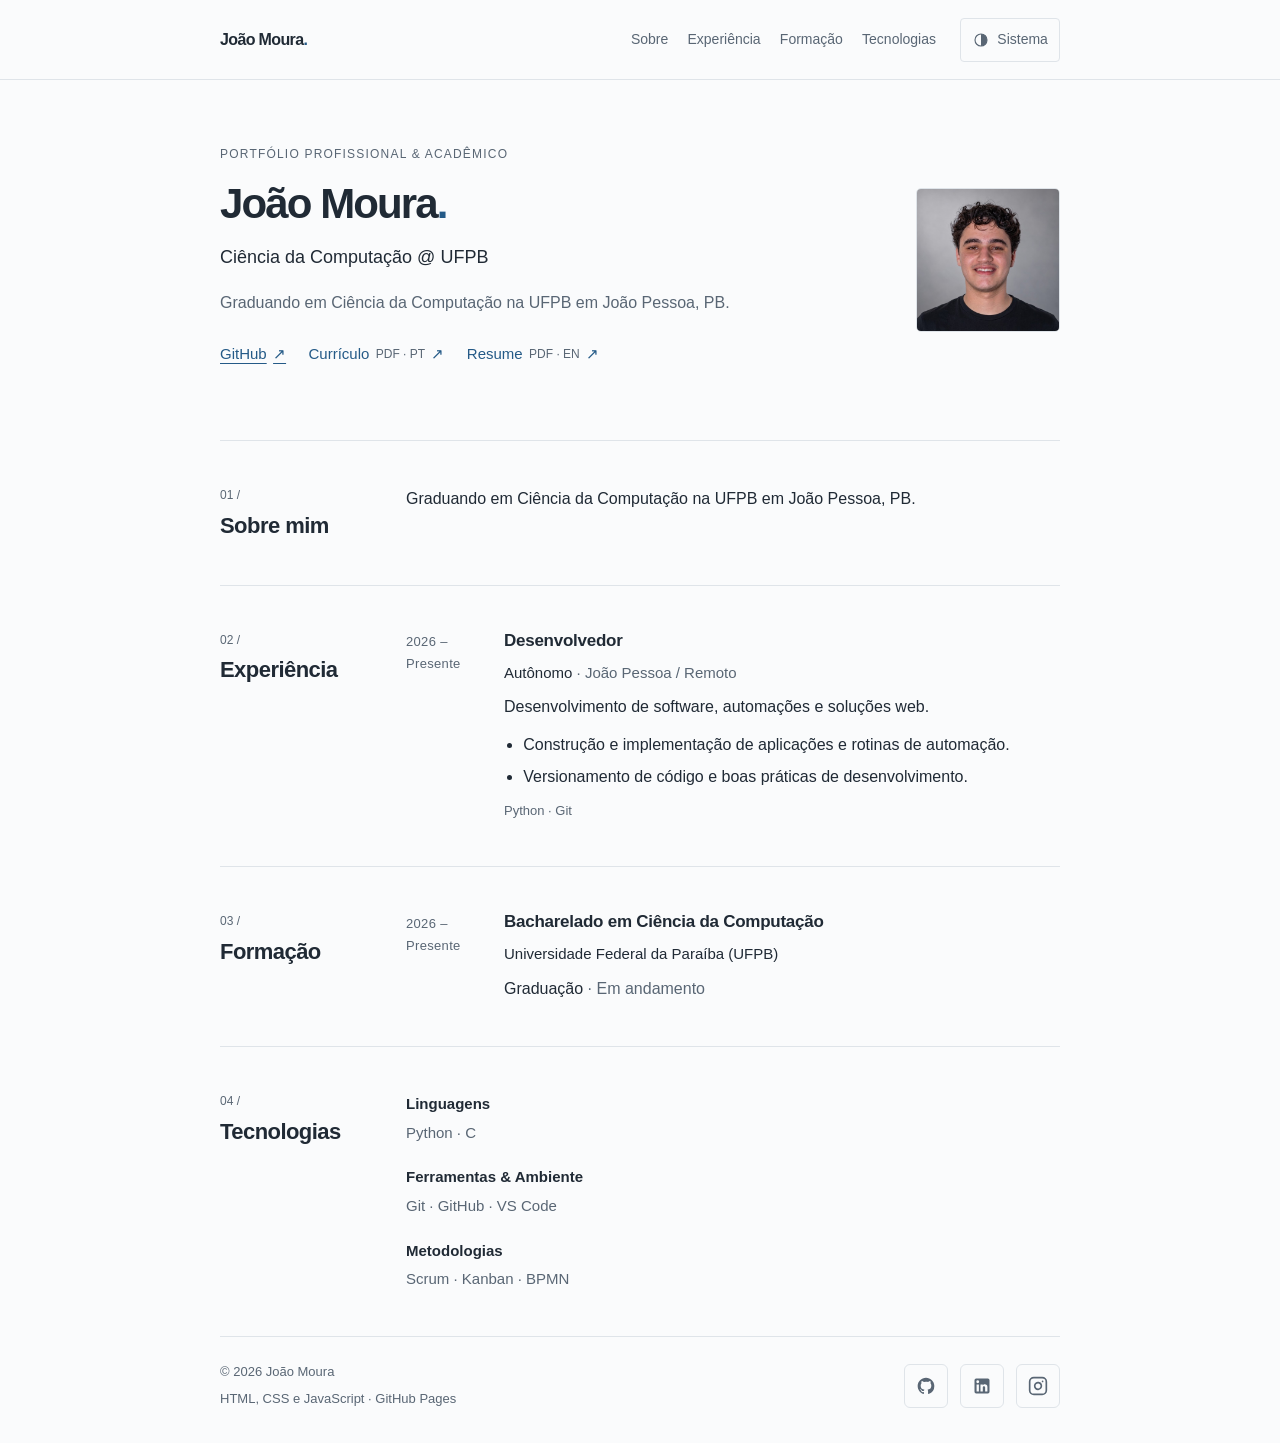
==== commit 067ef7a4: "Change display name to João Moura" ====
--- a/index.html
+++ b/index.html
@@ -4,26 +4,26 @@
   <meta charset="utf-8">
   <meta name="viewport" content="width=device-width, initial-scale=1">
   <!-- ALTERE AQUI: título, descrição e URL pública antes de publicar. -->
-  <title>joaomoura — Ciência da Computação @ UFPB</title>
-  <meta name="description" content="joaomoura — Graduando em Ciência da Computação na UFPB em João Pessoa, PB.">
-  <meta name="author" content="joaomoura">
+  <title>João Moura — Ciência da Computação @ UFPB</title>
+  <meta name="description" content="João Moura — Graduando em Ciência da Computação na UFPB em João Pessoa, PB.">
+  <meta name="author" content="João Moura">
   <meta name="color-scheme" content="light dark">
   <meta name="theme-color" content="#fafbfc">
   <link rel="canonical" href="https://joaomoura07.github.io/">
   <meta property="og:locale" content="pt_BR">
-  <meta property="og:title" content="joaomoura — Ciência da Computação @ UFPB">
+  <meta property="og:title" content="João Moura — Ciência da Computação @ UFPB">
   <meta property="og:description" content="Graduando em Ciência da Computação na UFPB em João Pessoa, PB.">
   <meta property="og:type" content="website">
   <meta property="og:url" content="https://joaomoura07.github.io/">
   <meta property="og:image" content="https://joaomoura07.github.io/assets/images/social-preview.png">
   <meta property="og:image:width" content="1200">
   <meta property="og:image:height" content="630">
-  <meta property="og:image:alt" content="joaomoura — Portfólio pessoal">
+  <meta property="og:image:alt" content="João Moura — Portfólio pessoal">
   <meta name="twitter:card" content="summary_large_image">
-  <meta name="twitter:title" content="joaomoura — Ciência da Computação @ UFPB">
+  <meta name="twitter:title" content="João Moura — Ciência da Computação @ UFPB">
   <meta name="twitter:description" content="Graduando em Ciência da Computação na UFPB em João Pessoa, PB.">
   <meta name="twitter:image" content="https://joaomoura07.github.io/assets/images/social-preview.png">
-  <meta name="twitter:image:alt" content="joaomoura — Portfólio profissional e acadêmico. Modelo para personalizar.">
+  <meta name="twitter:image:alt" content="João Moura — Portfólio profissional e acadêmico. Modelo para personalizar.">
   <link rel="icon" href="assets/favicon/favicon.ico" sizes="any">
   <link rel="icon" href="assets/favicon/favicon.svg" type="image/svg+xml">
   <link rel="icon" href="assets/favicon/favicon-32x32.png" type="image/png" sizes="32x32">
@@ -36,7 +36,7 @@
   <a class="skip-link" href="#conteudo">Pular para o conteúdo</a>
   <header class="site-header">
     <nav class="navigation container" aria-label="Navegação principal">
-      <a class="wordmark" href="#inicio" aria-label="joaomoura — início">joaomoura<span aria-hidden="true">.</span></a>
+      <a class="wordmark" href="#inicio" aria-label="João Moura — início">João Moura<span aria-hidden="true">.</span></a>
       <ul class="nav-links">
         <li><a href="#sobre">Sobre</a></li>
         <li><a href="#experiencia">Experiência</a></li>
@@ -55,7 +55,7 @@
     <section id="inicio" class="intro" aria-labelledby="nome">
       <div class="intro-copy">
         <p class="eyebrow">Portfólio profissional &amp; acadêmico</p>
-        <h1 id="nome">joaomoura<span class="name-dot" aria-hidden="true">.</span></h1>
+        <h1 id="nome">João Moura<span class="name-dot" aria-hidden="true">.</span></h1>
         <p class="professional-title">Ciência da Computação @ UFPB</p>
         <p class="intro-description">Graduando em Ciência da Computação na UFPB em João Pessoa, PB.</p>
         <nav class="social-links" aria-label="Links profissionais">
@@ -160,7 +160,7 @@
 
   <footer class="site-footer container">
     <div class="footer-meta">
-      <p>© <span data-current-year></span> joaomoura</p>
+      <p>© <span data-current-year></span> João Moura</p>
       <p>HTML, CSS e JavaScript <span aria-hidden="true">·</span> GitHub Pages</p>
     </div>
     <div class="footer-social" aria-label="Redes e contatos">
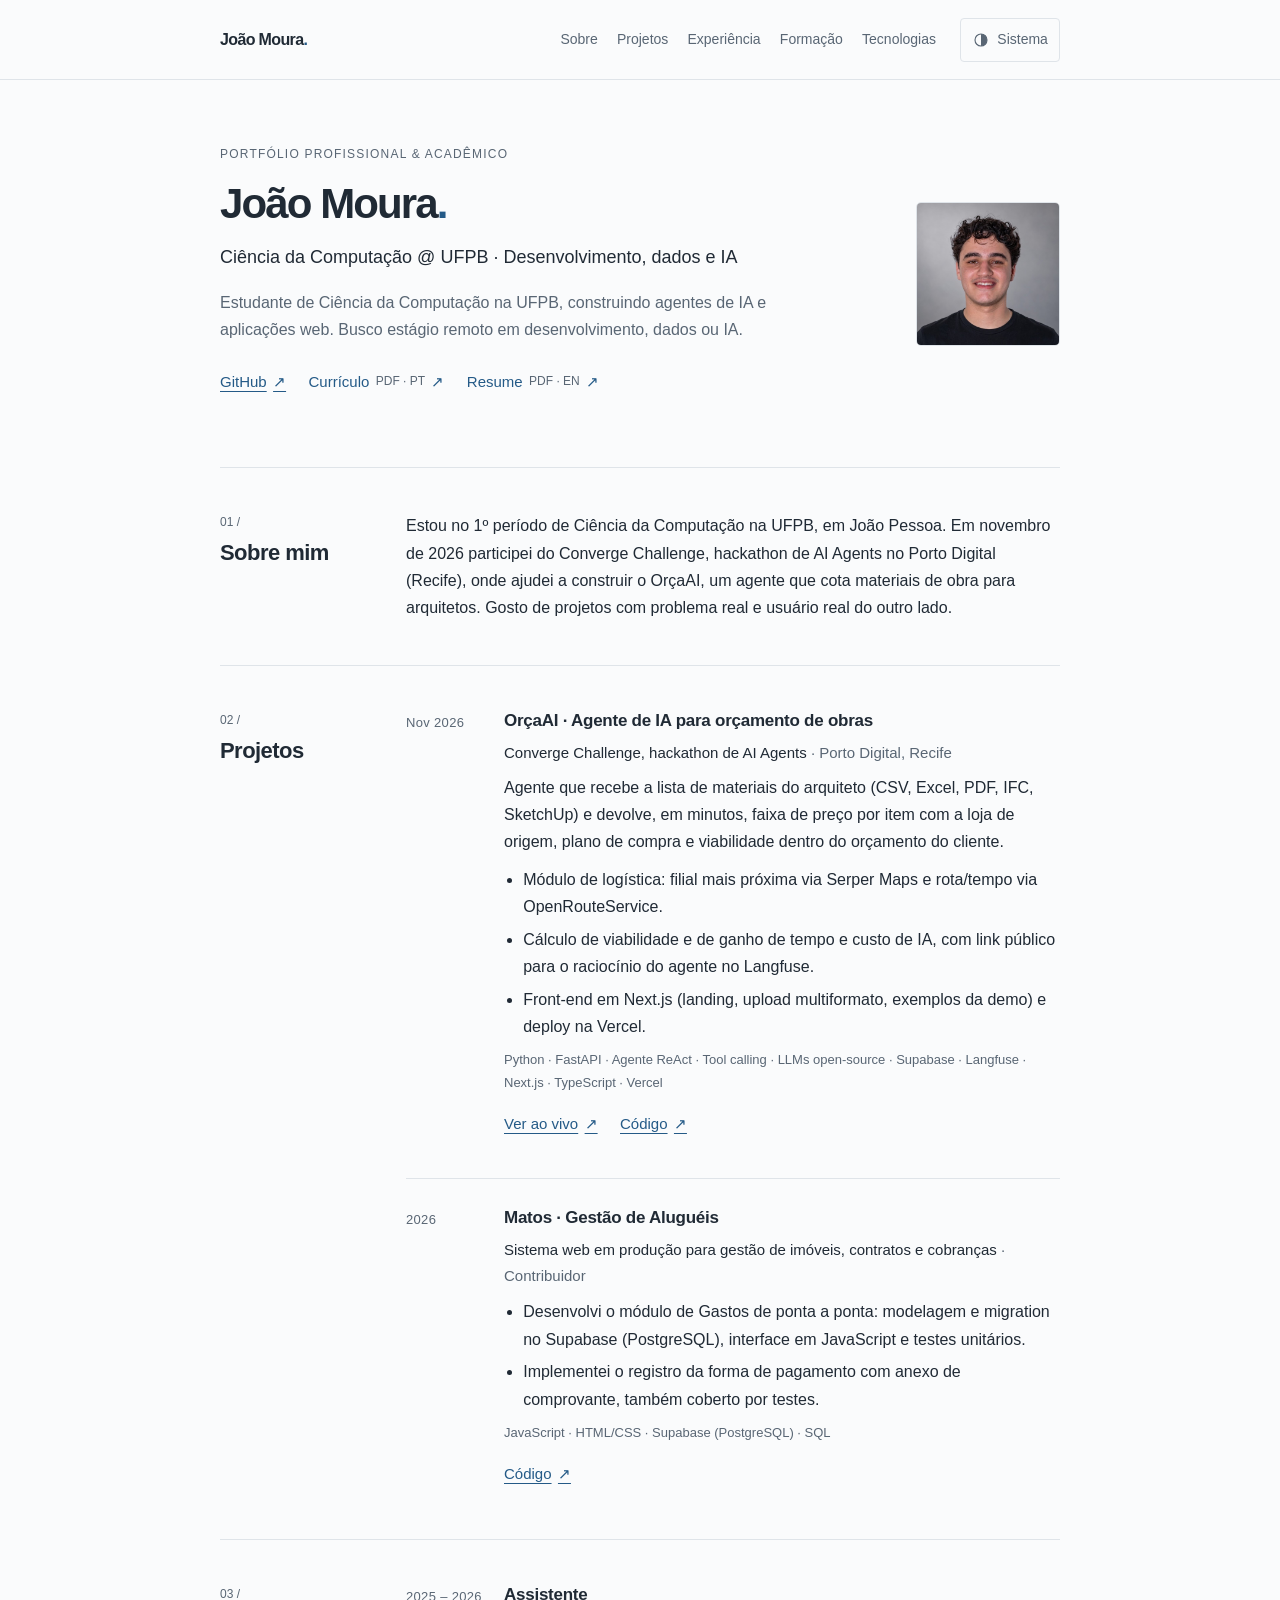
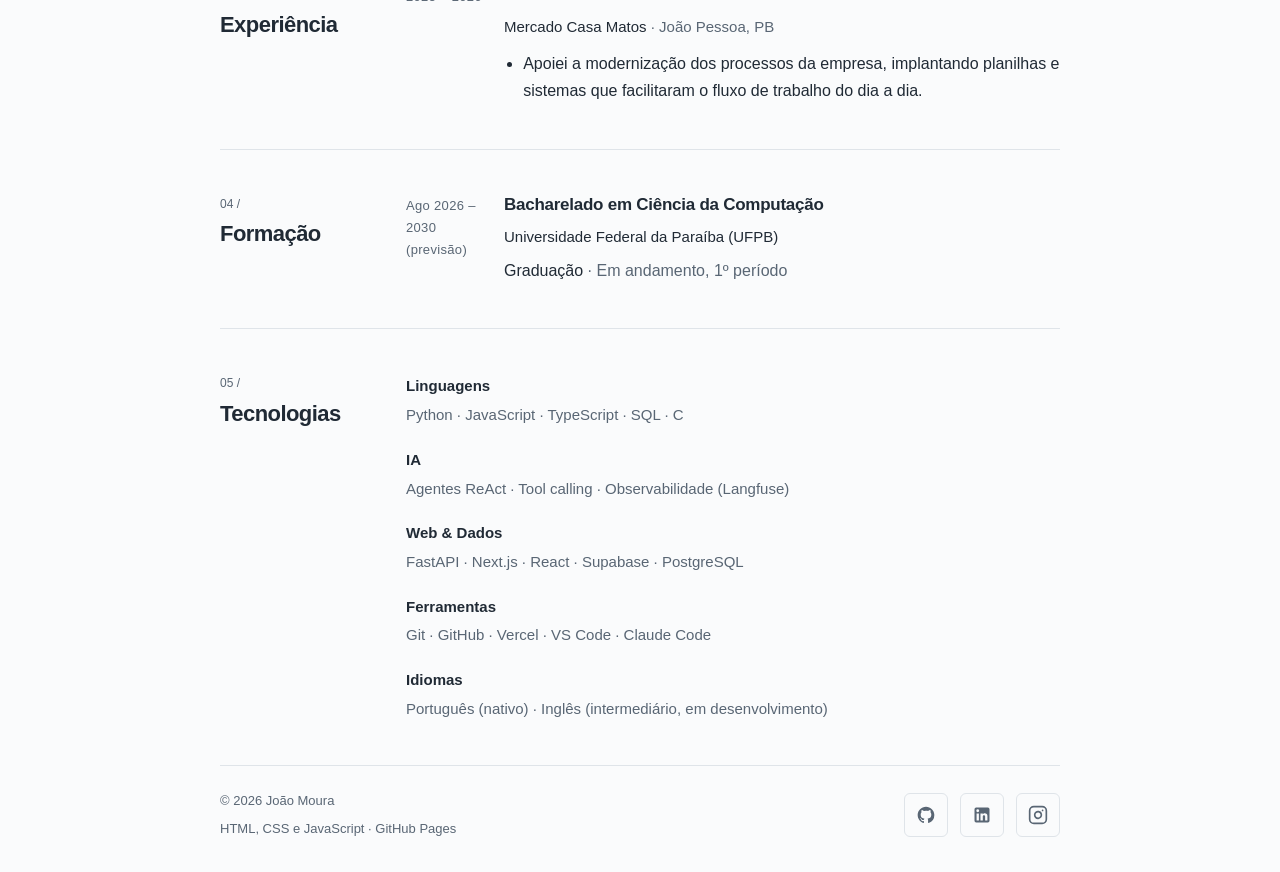
==== commit dbb2f36a: "feat: adiciona seção Projetos e atualiza conteúdo do portfólio" ====
--- a/index.html
+++ b/index.html
@@ -4,15 +4,15 @@
   <meta charset="utf-8">
   <meta name="viewport" content="width=device-width, initial-scale=1">
   <!-- ALTERE AQUI: título, descrição e URL pública antes de publicar. -->
-  <title>João Moura — Ciência da Computação @ UFPB</title>
-  <meta name="description" content="João Moura — Graduando em Ciência da Computação na UFPB em João Pessoa, PB.">
+  <title>João Moura — Ciência da Computação @ UFPB · Desenvolvimento, dados e IA</title>
+  <meta name="description" content="Estudante de Ciência da Computação na UFPB, construindo agentes de IA e aplicações web. Busco estágio remoto em desenvolvimento, dados ou IA.">
   <meta name="author" content="João Moura">
   <meta name="color-scheme" content="light dark">
   <meta name="theme-color" content="#fafbfc">
   <link rel="canonical" href="https://joaomoura07.github.io/">
   <meta property="og:locale" content="pt_BR">
-  <meta property="og:title" content="João Moura — Ciência da Computação @ UFPB">
-  <meta property="og:description" content="Graduando em Ciência da Computação na UFPB em João Pessoa, PB.">
+  <meta property="og:title" content="João Moura — Ciência da Computação @ UFPB · Desenvolvimento, dados e IA">
+  <meta property="og:description" content="Estudante de Ciência da Computação na UFPB, construindo agentes de IA e aplicações web. Busco estágio remoto em desenvolvimento, dados ou IA.">
   <meta property="og:type" content="website">
   <meta property="og:url" content="https://joaomoura07.github.io/">
   <meta property="og:image" content="https://joaomoura07.github.io/assets/images/social-preview.png">
@@ -20,8 +20,8 @@
   <meta property="og:image:height" content="630">
   <meta property="og:image:alt" content="João Moura — Portfólio pessoal">
   <meta name="twitter:card" content="summary_large_image">
-  <meta name="twitter:title" content="João Moura — Ciência da Computação @ UFPB">
-  <meta name="twitter:description" content="Graduando em Ciência da Computação na UFPB em João Pessoa, PB.">
+  <meta name="twitter:title" content="João Moura — Ciência da Computação @ UFPB · Desenvolvimento, dados e IA">
+  <meta name="twitter:description" content="Estudante de Ciência da Computação na UFPB, construindo agentes de IA e aplicações web. Busco estágio remoto em desenvolvimento, dados ou IA.">
   <meta name="twitter:image" content="https://joaomoura07.github.io/assets/images/social-preview.png">
   <meta name="twitter:image:alt" content="João Moura — Portfólio profissional e acadêmico. Modelo para personalizar.">
   <link rel="icon" href="assets/favicon/favicon.ico" sizes="any">
@@ -39,6 +39,7 @@
       <a class="wordmark" href="#inicio" aria-label="João Moura — início">João Moura<span aria-hidden="true">.</span></a>
       <ul class="nav-links">
         <li><a href="#sobre">Sobre</a></li>
+        <li><a href="#projetos">Projetos</a></li>
         <li><a href="#experiencia">Experiência</a></li>
         <li><a href="#formacao">Formação</a></li>
         <li><a href="#tecnologias">Tecnologias</a></li>
@@ -56,8 +57,8 @@
       <div class="intro-copy">
         <p class="eyebrow">Portfólio profissional &amp; acadêmico</p>
         <h1 id="nome">João Moura<span class="name-dot" aria-hidden="true">.</span></h1>
-        <p class="professional-title">Ciência da Computação @ UFPB</p>
-        <p class="intro-description">Graduando em Ciência da Computação na UFPB em João Pessoa, PB.</p>
+        <p class="professional-title">Ciência da Computação @ UFPB · Desenvolvimento, dados e IA</p>
+        <p class="intro-description">Estudante de Ciência da Computação na UFPB, construindo agentes de IA e aplicações web. Busco estágio remoto em desenvolvimento, dados ou IA.</p>
         <nav class="social-links" aria-label="Links profissionais">
           <a href="https://github.com/Joaomoura07" target="_blank" rel="noopener noreferrer">GitHub <span aria-hidden="true">↗</span></a>
           <!-- LINKS: substitua os valores e remova o comentário apenas dos links configurados.
@@ -77,51 +78,76 @@
     <section id="sobre" class="content-section" aria-labelledby="sobre-titulo">
       <header class="section-heading"><span class="section-index" aria-hidden="true">01 /</span><h2 id="sobre-titulo">Sobre mim</h2></header>
       <div class="section-content prose">
-        <p>Graduando em Ciência da Computação na UFPB em João Pessoa, PB.</p>
+        <p>Estou no 1º período de Ciência da Computação na UFPB, em João Pessoa. Em novembro de 2026 participei do Converge Challenge, hackathon de AI Agents no Porto Digital (Recife), onde ajudei a construir o OrçaAI, um agente que cota materiais de obra para arquitetos. Gosto de projetos com problema real e usuário real do outro lado.</p>
+      </div>
+    </section>
+
+    <!-- PROJETOS -->
+    <section id="projetos" class="content-section" aria-labelledby="projetos-titulo">
+      <header class="section-heading"><span class="section-index" aria-hidden="true">02 /</span><h2 id="projetos-titulo">Projetos</h2></header>
+      <div class="section-content">
+        <article class="timeline-entry">
+          <p class="entry-period">Nov 2026</p>
+          <div>
+            <h3>OrçaAI · Agente de IA para orçamento de obras</h3>
+            <p class="institution">Converge Challenge, hackathon de AI Agents <span class="muted">· Porto Digital, Recife</span></p>
+            <p>Agente que recebe a lista de materiais do arquiteto (CSV, Excel, PDF, IFC, SketchUp) e devolve, em minutos, faixa de preço por item com a loja de origem, plano de compra e viabilidade dentro do orçamento do cliente.</p>
+            <ul class="responsibilities">
+              <li>Módulo de logística: filial mais próxima via Serper Maps e rota/tempo via OpenRouteService.</li>
+              <li>Cálculo de viabilidade e de ganho de tempo e custo de IA, com link público para o raciocínio do agente no Langfuse.</li>
+              <li>Front-end em Next.js (landing, upload multiformato, exemplos da demo) e deploy na Vercel.</li>
+            </ul>
+            <p class="technologies">Python · FastAPI · Agente ReAct · Tool calling · LLMs open-source · Supabase · Langfuse · Next.js · TypeScript · Vercel</p>
+            <div class="project-links">
+              <a href="https://orcaai-agent.vercel.app" target="_blank" rel="noopener noreferrer">Ver ao vivo <span aria-hidden="true">↗</span></a>
+              <a href="https://github.com/Joaomoura07/OrcaAi-Converge-Challenge" target="_blank" rel="noopener noreferrer">Código <span aria-hidden="true">↗</span></a>
+            </div>
+          </div>
+        </article>
+        <article class="timeline-entry">
+          <p class="entry-period">2026</p>
+          <div>
+            <h3>Matos · Gestão de Aluguéis</h3>
+            <p class="institution">Sistema web em produção para gestão de imóveis, contratos e cobranças <span class="muted">· Contribuidor</span></p>
+            <ul class="responsibilities">
+              <li>Desenvolvi o módulo de Gastos de ponta a ponta: modelagem e migration no Supabase (PostgreSQL), interface em JavaScript e testes unitários.</li>
+              <li>Implementei o registro da forma de pagamento com anexo de comprovante, também coberto por testes.</li>
+            </ul>
+            <p class="technologies">JavaScript · HTML/CSS · Supabase (PostgreSQL) · SQL</p>
+            <div class="project-links">
+              <a href="https://github.com/JoaoMonteirobr/JoaoMonteirobr" target="_blank" rel="noopener noreferrer">Código <span aria-hidden="true">↗</span></a>
+            </div>
+          </div>
+        </article>
       </div>
     </section>
 
     <!-- ALTERE AQUI: duplique ou remova um article para editar a trajetória. -->
     <section id="experiencia" class="content-section" aria-labelledby="experiencia-titulo">
-      <header class="section-heading"><span class="section-index" aria-hidden="true">02 /</span><h2 id="experiencia-titulo">Experiência</h2></header>
+      <header class="section-heading"><span class="section-index" aria-hidden="true">03 /</span><h2 id="experiencia-titulo">Experiência</h2></header>
       <div class="section-content">
         <article class="timeline-entry">
-          <p class="entry-period">2026 – Presente</p>
-          <div>
-            <h3>Desenvolvedor</h3>
-            <p class="institution">Autônomo <span class="muted">· João Pessoa / Remoto</span></p>
-            <p>Desenvolvimento de software, automações e soluções web.</p>
+          <p class="entry-period">2025 – 2026</p>
+          <div>
+            <h3>Assistente</h3>
+            <p class="institution">Mercado Casa Matos <span class="muted">· João Pessoa, PB</span></p>
             <ul class="responsibilities">
-              <li>Construção e implementação de aplicações e rotinas de automação.</li>
-              <li>Versionamento de código e boas práticas de desenvolvimento.</li>
+              <li>Apoiei a modernização dos processos da empresa, implantando planilhas e sistemas que facilitaram o fluxo de trabalho do dia a dia.</li>
             </ul>
-            <p class="technologies">Python · Git</p>
-          </div>
-        </article>
-      </div>
-    </section>
-
-    <!-- PROJETOS: oculto temporariamente conforme solicitado. -->
-    <section id="projetos" class="content-section" aria-labelledby="projetos-titulo" hidden>
-      <header class="section-heading"><span class="section-index" aria-hidden="true">+ /</span><h2 id="projetos-titulo">Projetos</h2></header>
-      <div class="section-content project-list">
-        <article class="project">
-          <header class="entry-heading"><h3>Projeto 01</h3><span class="entry-period">ANO</span></header>
-          <p>DESCRIÇÃO DO PROJETO 01. Apresente o problema, sua contribuição e o resultado do trabalho.</p>
-          <p class="technologies">TECNOLOGIA 01 · TECNOLOGIA 02 · TECNOLOGIA 03</p>
+          </div>
         </article>
       </div>
     </section>
 
     <section id="formacao" class="content-section" aria-labelledby="formacao-titulo">
-      <header class="section-heading"><span class="section-index" aria-hidden="true">03 /</span><h2 id="formacao-titulo">Formação</h2></header>
+      <header class="section-heading"><span class="section-index" aria-hidden="true">04 /</span><h2 id="formacao-titulo">Formação</h2></header>
       <div class="section-content">
         <article class="timeline-entry">
-          <p class="entry-period">2026 – Presente</p>
+          <p class="entry-period">Ago 2026 – 2030 (previsão)</p>
           <div>
             <h3>Bacharelado em Ciência da Computação</h3>
             <p class="institution">Universidade Federal da Paraíba (UFPB)</p>
-            <p>Graduação <span class="muted">· Em andamento</span></p>
+            <p>Graduação <span class="muted">· Em andamento, 1º período</span></p>
           </div>
         </article>
       </div>
@@ -129,11 +155,13 @@
 
     <!-- ALTERE AQUI: inclua apenas tecnologias que você realmente utiliza. -->
     <section id="tecnologias" class="content-section" aria-labelledby="tecnologias-titulo">
-      <header class="section-heading"><span class="section-index" aria-hidden="true">04 /</span><h2 id="tecnologias-titulo">Tecnologias</h2></header>
+      <header class="section-heading"><span class="section-index" aria-hidden="true">05 /</span><h2 id="tecnologias-titulo">Tecnologias</h2></header>
       <dl class="section-content skill-list">
-        <div><dt>Linguagens</dt><dd>Python · C</dd></div>
-        <div><dt>Ferramentas &amp; Ambiente</dt><dd>Git · GitHub · VS Code</dd></div>
-        <div><dt>Metodologias</dt><dd>Scrum · Kanban · BPMN</dd></div>
+        <div><dt>Linguagens</dt><dd>Python · JavaScript · TypeScript · SQL · C</dd></div>
+        <div><dt>IA</dt><dd>Agentes ReAct · Tool calling · Observabilidade (Langfuse)</dd></div>
+        <div><dt>Web &amp; Dados</dt><dd>FastAPI · Next.js · React · Supabase · PostgreSQL</dd></div>
+        <div><dt>Ferramentas</dt><dd>Git · GitHub · Vercel · VS Code · Claude Code</dd></div>
+        <div><dt>Idiomas</dt><dd>Português (nativo) · Inglês (intermediário, em desenvolvimento)</dd></div>
       </dl>
     </section>
 
